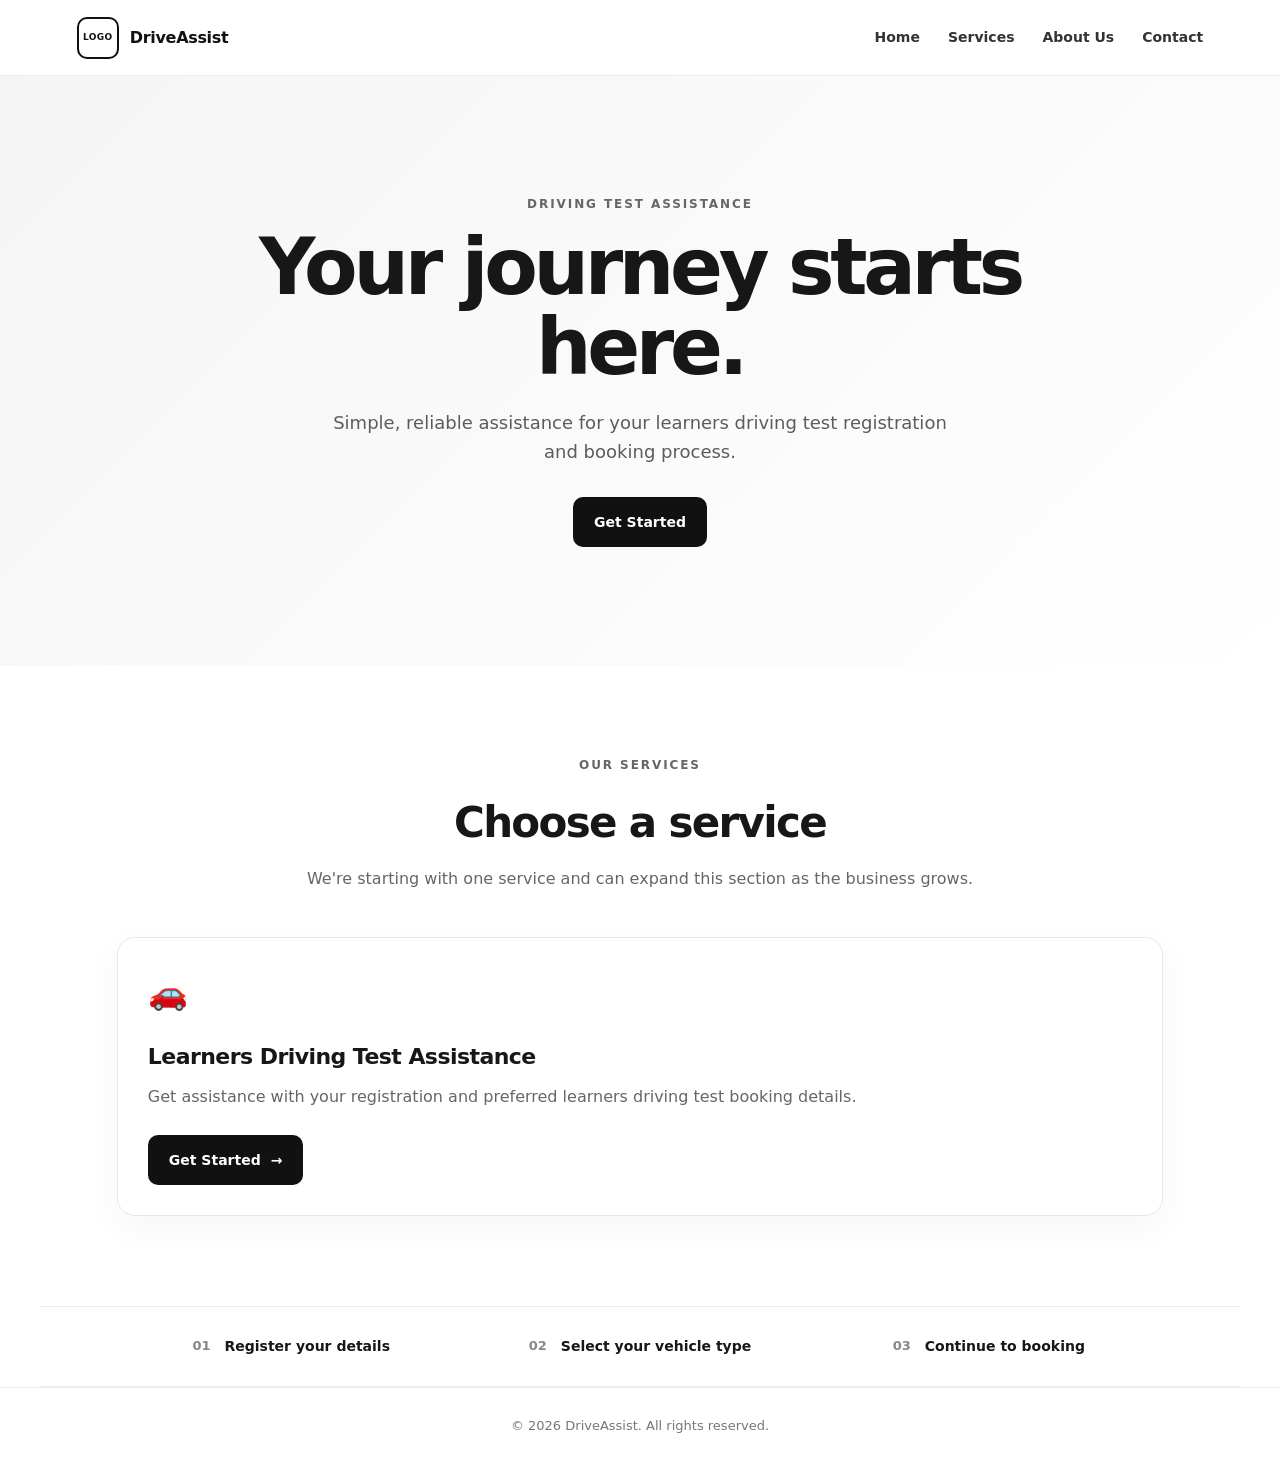
==== index.html @ a816104a "Add files via upload" ====
<!DOCTYPE html>
<html lang="en">
<head>
  <meta charset="UTF-8">
  <meta name="viewport" content="width=device-width, initial-scale=1.0">
  <meta name="description" content="Professional learners driving test assistance and booking support.">
  <title>DriveAssist | Your Journey Starts Here</title>
  <link rel="stylesheet" href="css/style.css">
</head>
<body>
  <header class="site-header">
    <a class="brand" href="index.html" aria-label="DriveAssist home">
      <div class="logo-placeholder">LOGO</div>
      <span>DriveAssist</span>
    </a>

    <button class="menu-toggle" id="menuToggle" aria-label="Open navigation" aria-expanded="false">
      <span></span><span></span><span></span>
    </button>

    <nav class="nav-menu" id="navMenu">
      <a href="index.html">Home</a>
      <a href="services.html">Services</a>
      <a href="about.html">About Us</a>
      <a href="contact.html">Contact</a>
    </nav>
  </header>

  <main>
    <section class="hero">
      <div class="hero-content">
        <p class="eyebrow">DRIVING TEST ASSISTANCE</p>
        <h1>Your journey starts here.</h1>
        <p>Simple, reliable assistance for your learners driving test registration and booking process.</p>
        <a class="btn btn-primary" href="#services">Get Started</a>
      </div>
    </section>

    <section class="section" id="services">
      <div class="section-heading">
        <p class="eyebrow">OUR SERVICES</p>
        <h2>Choose a service</h2>
        <p>We're starting with one service and can expand this section as the business grows.</p>
      </div>

      <div class="service-grid">
        <article class="service-card">
          <div class="service-icon">🚗</div>
          <h3>Learners Driving Test Assistance</h3>
          <p>Get assistance with your registration and preferred learners driving test booking details.</p>
          <a class="btn btn-dark" href="learners-test.html">Get Started <span>→</span></a>
        </article>
      </div>
    </section>

    <section class="trust-strip">
      <div><strong>01</strong><span>Register your details</span></div>
      <div><strong>02</strong><span>Select your vehicle type</span></div>
      <div><strong>03</strong><span>Continue to booking</span></div>
    </section>
  </main>

  <footer class="site-footer">
    <p>© 2026 DriveAssist. All rights reserved.</p>
  </footer>

  <script src="js/script.js"></script>
</body>
</html>
---- css/style.css ----
*{box-sizing:border-box;margin:0;padding:0}html{scroll-behavior:smooth}body{font-family:Inter,ui-sans-serif,system-ui,-apple-system,BlinkMacSystemFont,"Segoe UI",sans-serif;color:#171717;background:#fff;line-height:1.6}.site-header{height:76px;display:flex;align-items:center;justify-content:space-between;padding:0 6%;border-bottom:1px solid #ececec;background:rgba(255,255,255,.96);position:sticky;top:0;z-index:20}.brand{display:flex;align-items:center;gap:11px;text-decoration:none;color:#111;font-weight:800;letter-spacing:-.02em}.logo-placeholder{width:42px;height:42px;border:2px solid #111;border-radius:10px;display:grid;place-items:center;font-size:9px;font-weight:800;letter-spacing:.04em}.nav-menu{display:flex;gap:28px;align-items:center}.nav-menu a{color:#333;text-decoration:none;font-size:14px;font-weight:600}.nav-menu a:hover{color:#000}.menu-toggle{display:none;background:none;border:0;cursor:pointer;width:42px;height:42px;padding:9px}.menu-toggle span{display:block;height:2px;background:#111;margin:6px 0;border-radius:4px}.hero{min-height:590px;display:grid;place-items:center;text-align:center;padding:80px 6%;background:linear-gradient(135deg,#f5f5f5,#fff)}.hero-content{max-width:800px}.eyebrow{font-size:12px;font-weight:800;letter-spacing:.16em;color:#666;margin-bottom:14px}.hero h1,.page-hero h1{font-size:clamp(42px,7vw,78px);line-height:1.02;letter-spacing:-.055em;margin-bottom:22px}.hero p:not(.eyebrow),.page-hero p:not(.eyebrow){max-width:620px;margin:0 auto 30px;color:#5c5c5c;font-size:18px}.btn{display:inline-flex;align-items:center;justify-content:center;gap:10px;border-radius:10px;padding:13px 20px;text-decoration:none;font-weight:750;font-size:14px;border:1px solid transparent;cursor:pointer;transition:.2s ease}.btn-primary{background:#111;color:#fff}.btn-primary:hover{transform:translateY(-2px);background:#292929}.btn-dark{background:#111;color:#fff}.btn-dark:hover{background:#2b2b2b}.btn-light{background:#f4f4f4;color:#222}.section{padding:90px 6%;max-width:1200px;margin:auto}.section-heading{text-align:center;max-width:700px;margin:0 auto 45px}.section-heading h2{font-size:42px;letter-spacing:-.04em;margin-bottom:10px}.section-heading>p:last-child{color:#666}.service-grid{display:grid;grid-template-columns:repeat(auto-fit,minmax(270px,1fr));gap:22px}.service-card{border:1px solid #e7e7e7;border-radius:18px;padding:30px;background:#fff;box-shadow:0 12px 35px rgba(0,0,0,.04)}.service-icon{font-size:32px;margin-bottom:20px}.service-card h3{font-size:22px;margin-bottom:10px;letter-spacing:-.025em}.service-card p{color:#666;margin-bottom:25px}.trust-strip{border-top:1px solid #eee;border-bottom:1px solid #eee;padding:28px 6%;display:grid;grid-template-columns:repeat(3,1fr);max-width:1200px;margin:0 auto}.trust-strip div{display:flex;align-items:center;gap:14px;justify-content:center}.trust-strip strong{font-size:13px;color:#888}.trust-strip span{font-weight:650;font-size:14px}.page-hero{padding:100px 6%;background:#f6f6f6;text-align:center}.form-section{padding:70px 6%;max-width:950px;margin:auto}.registration-form{border:1px solid #e6e6e6;border-radius:18px;padding:clamp(22px,5vw,45px);box-shadow:0 12px 35px rgba(0,0,0,.04)}.form-section-title{display:flex;gap:16px;align-items:flex-start;margin:10px 0 28px}.form-section-title>span{font-size:12px;font-weight:800;background:#111;color:#fff;padding:6px 8px;border-radius:7px}.form-section-title h2{font-size:24px;letter-spacing:-.025em}.form-section-title p{color:#777;font-size:14px}label{display:flex;flex-direction:column;gap:7px;font-size:13px;font-weight:700;margin-bottom:18px}input,textarea{font:inherit;width:100%;border:1px solid #d8d8d8;border-radius:9px;padding:13px 14px;background:#fff;color:#111;outline:none}input:focus,textarea:focus{border-color:#111;box-shadow:0 0 0 3px #11111110}textarea{resize:vertical}.form-grid{display:grid;grid-template-columns:1fr 1fr;gap:0 18px}fieldset{border:0;margin-bottom:18px}legend{font-size:13px;font-weight:700;margin-bottom:12px}.vehicle-options{display:grid;grid-template-columns:repeat(3,1fr);gap:12px}.vehicle-card{margin:0;border:1px solid #ddd;border-radius:12px;padding:17px;cursor:pointer;transition:.2s}.vehicle-card:has(input:checked){border-color:#111;background:#f6f6f6}.vehicle-card input{width:auto;margin-bottom:12px}.vehicle-card span{display:block}.vehicle-card strong{display:block}.vehicle-card small{display:block;color:#777;margin-top:4px}.form-actions{display:flex;justify-content:flex-end;gap:10px;margin-top:12px}.form-message{display:none;border-radius:9px;padding:12px 14px;margin:5px 0 15px;font-size:14px}.form-message.error{display:block;background:#fff0f0;color:#9b2222}.form-message.success{display:block;background:#effaf1;color:#1c6b2c}.privacy-note{font-size:12px;color:#777;margin-top:18px}.content-section{padding:80px 6%;max-width:1000px;margin:auto}.content-card{border:1px solid #e6e6e6;border-radius:18px;padding:30px;margin-bottom:18px}.content-card h2{margin-bottom:10px}.content-card p{color:#666;margin-bottom:12px}.contact-grid{display:grid;grid-template-columns:repeat(3,1fr);gap:18px}.site-footer{border-top:1px solid #eee;padding:28px 6%;text-align:center;color:#777;font-size:13px}@media(max-width:700px){.site-header{padding:0 5%}.menu-toggle{display:block}.nav-menu{display:none;position:absolute;top:76px;left:0;right:0;background:#fff;border-bottom:1px solid #eee;padding:18px 5%;flex-direction:column;align-items:flex-start;gap:18px}.nav-menu.open{display:flex}.hero{min-height:520px;padding:70px 5%}.hero h1,.page-hero h1{font-size:48px}.hero p:not(.eyebrow),.page-hero p:not(.eyebrow){font-size:16px}.section{padding:65px 5%}.section-heading h2{font-size:34px}.trust-strip{grid-template-columns:1fr;gap:18px;padding:25px 5%}.form-section{padding:40px 5%}.registration-form{padding:22px}.form-grid,.vehicle-options,.contact-grid{grid-template-columns:1fr}.form-actions{flex-direction:column-reverse}.form-actions .btn{width:100%}.page-hero{padding:70px 5%}}
.booking-section{padding:70px 6%;max-width:1100px;margin:auto}.booking-intro{max-width:760px;margin:0 auto 30px;text-align:center}.booking-intro h2{font-size:clamp(30px,5vw,46px);letter-spacing:-.04em;margin-bottom:12px}.booking-intro p:not(.eyebrow){color:#666}.booking-container{min-height:650px;border:1px solid #e6e6e6;border-radius:18px;background:#fff;box-shadow:0 12px 35px rgba(0,0,0,.04);overflow:hidden}.booking-container iframe{width:100%;min-height:650px;border:0;display:block}.booking-placeholder{min-height:650px;display:grid;place-items:center;align-content:center;text-align:center;padding:35px;background:#fafafa}.booking-placeholder-icon{font-size:42px;margin-bottom:12px}.booking-placeholder h3{font-size:24px;margin-bottom:8px}.booking-placeholder p{max-width:560px;color:#666;margin:0 auto 7px}.booking-placeholder .small{font-size:13px;color:#888}.booking-help{margin-top:18px;padding:16px 18px;border-radius:10px;background:#f5f5f5;display:flex;gap:8px;justify-content:center;flex-wrap:wrap;font-size:13px;color:#555}
@media(max-width:700px){.booking-section{padding:45px 5%}.booking-container,.booking-container iframe,.booking-placeholder{min-height:700px}}
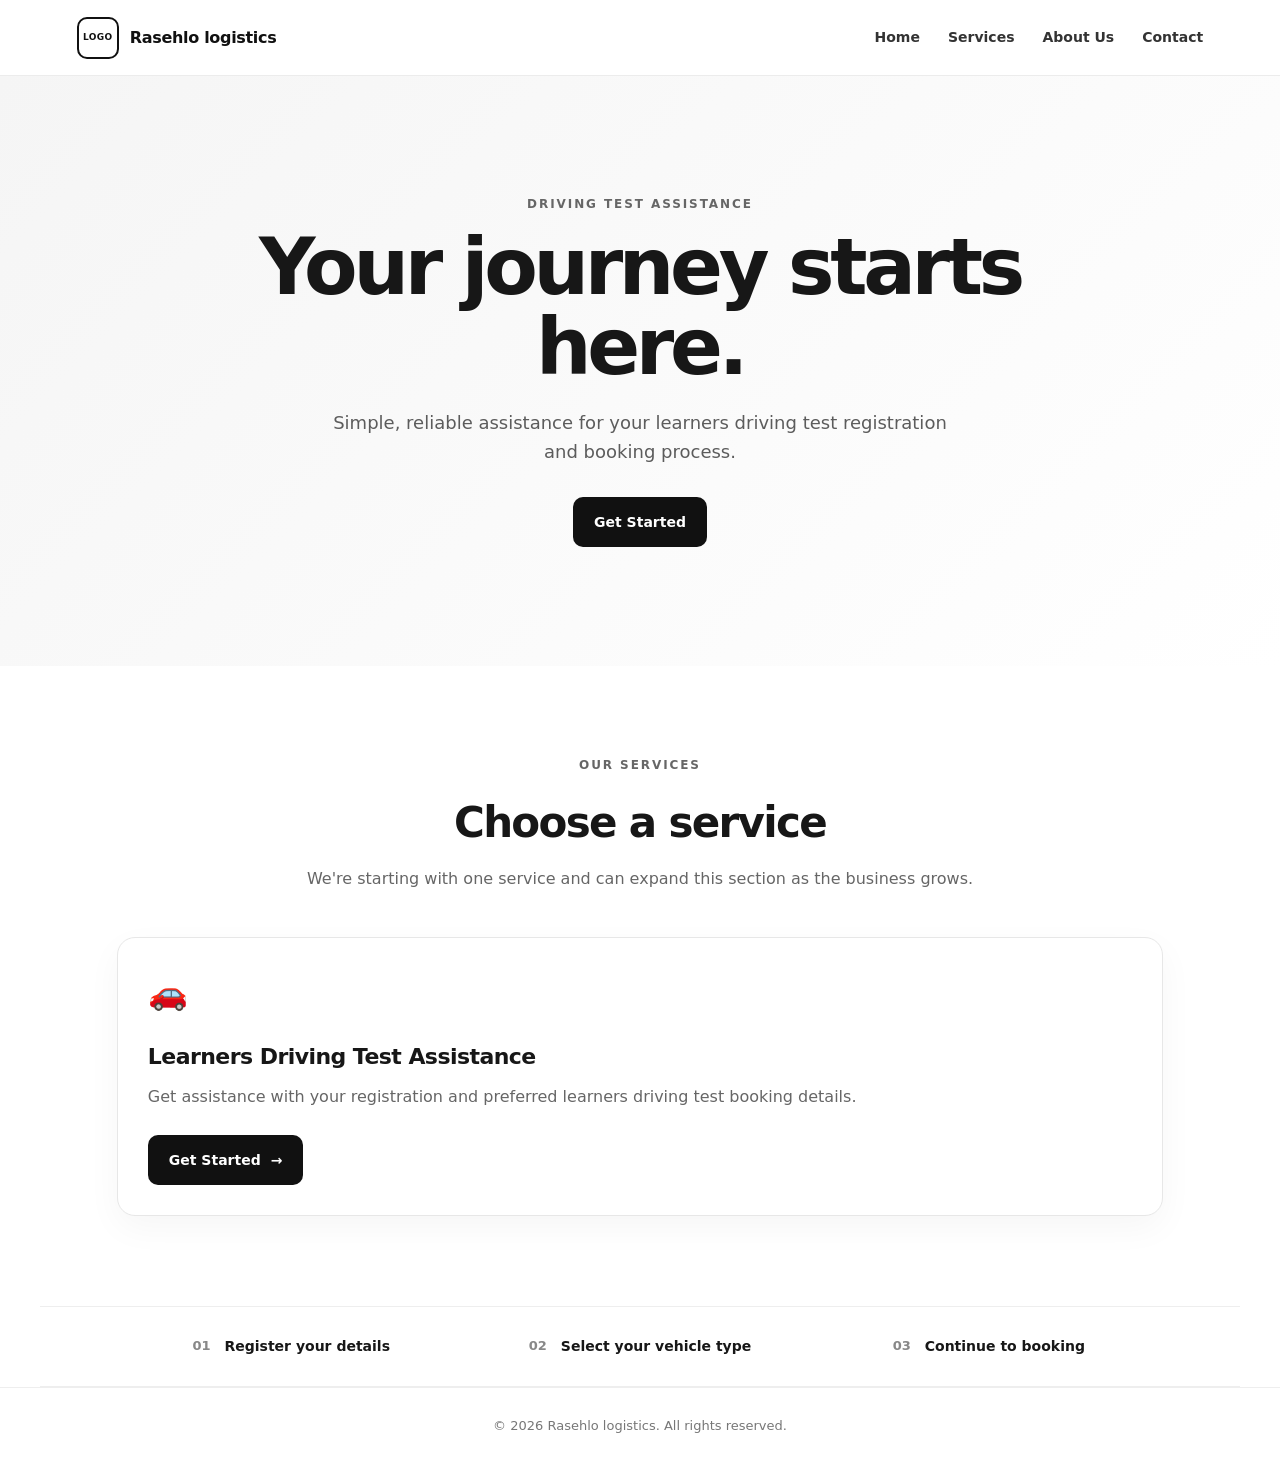
==== commit 32925845: "Update title and footer for branding change" ====
--- a/index.html
+++ b/index.html
@@ -4,14 +4,14 @@
   <meta charset="UTF-8">
   <meta name="viewport" content="width=device-width, initial-scale=1.0">
   <meta name="description" content="Professional learners driving test assistance and booking support.">
-  <title>DriveAssist | Your Journey Starts Here</title>
+  <title>Rasehlo logistics | Your Journey Starts Here</title>
   <link rel="stylesheet" href="css/style.css">
 </head>
 <body>
   <header class="site-header">
     <a class="brand" href="index.html" aria-label="DriveAssist home">
       <div class="logo-placeholder">LOGO</div>
-      <span>DriveAssist</span>
+      <span>Rasehlo logistics</span>
     </a>
 
     <button class="menu-toggle" id="menuToggle" aria-label="Open navigation" aria-expanded="false">
@@ -61,7 +61,7 @@
   </main>
 
   <footer class="site-footer">
-    <p>© 2026 DriveAssist. All rights reserved.</p>
+    <p>© 2026 Rasehlo logistics. All rights reserved.</p>
   </footer>
 
   <script src="js/script.js"></script>
